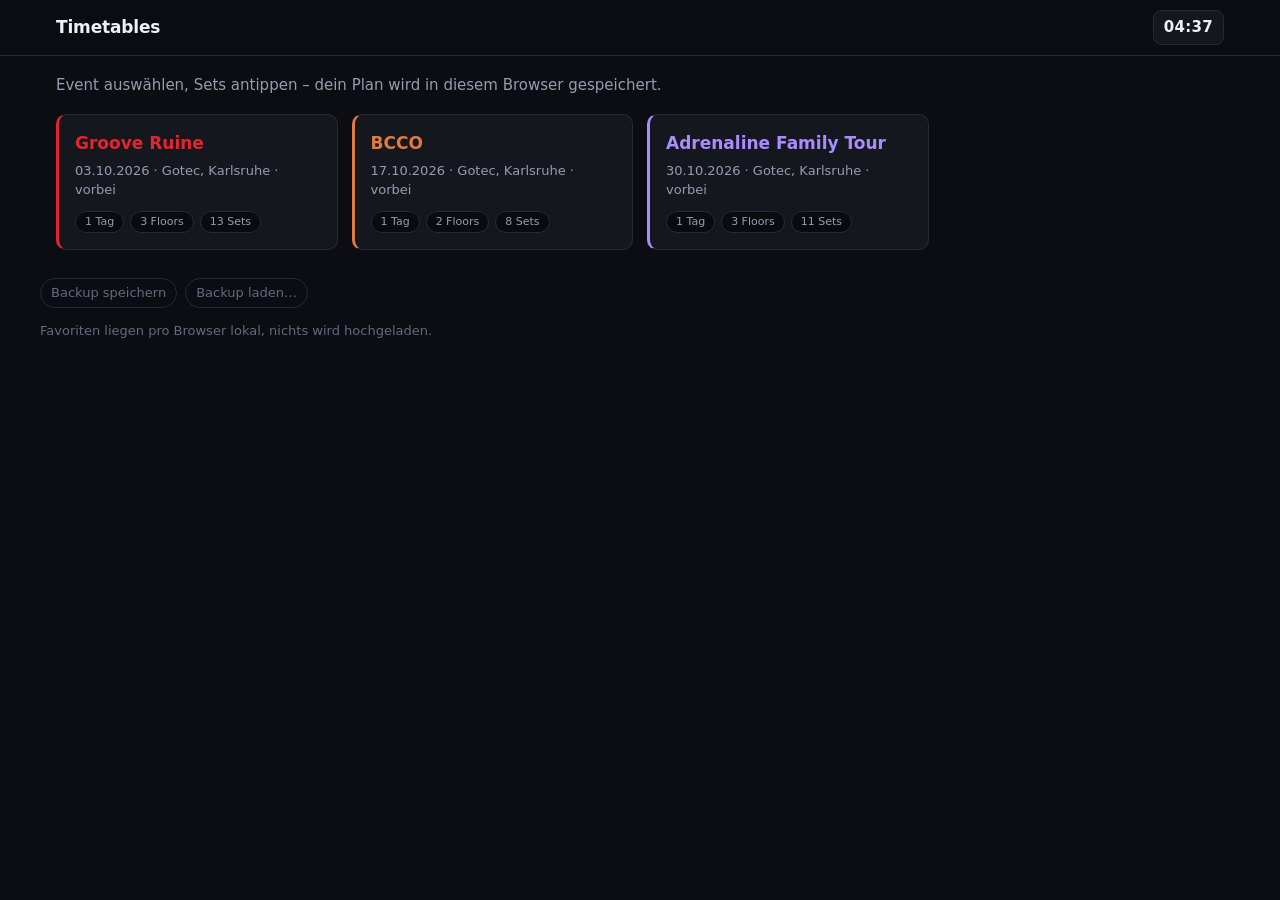
==== index.html @ 59fad217 "Adrenaline Family Tour am 30.10.2026 im Gotec Karlsruhe, 11 Sets auf 3 Floors" ====
<!DOCTYPE html>
<html lang="de">
<head>
<meta charset="utf-8">
<meta name="viewport" content="width=device-width, initial-scale=1">
<meta name="theme-color" content="#0c0d12">
<title>Timetables</title>
<link rel="stylesheet" href="assets/style.css?v=7">
</head>
<body>

<header class="topbar">
  <div class="wrap">
    <div class="topbar-row">
      <div class="brand"><h1>Timetables</h1></div>
      <span class="clock" id="clock">--:--</span>
    </div>
  </div>
</header>

<main class="wrap">
  <p class="muted" style="margin:18px 0">
    Event auswählen, Sets antippen – dein Plan wird in diesem Browser gespeichert.
  </p>
  <div id="list"><p class="faint">Lade…</p></div>
</main>

<footer class="wrap footer">
  <div class="bar" style="display:flex;gap:8px;flex-wrap:wrap;align-items:center;margin-bottom:10px">
    <button type="button" class="btn sm ghost" id="backup">Backup speichern</button>
    <button type="button" class="btn sm ghost" id="restore">Backup laden…</button>
    <input type="file" id="restoreFile" accept="application/json,.json" hidden>
    <span class="faint" id="backupMsg" aria-live="polite"></span>
  </div>
  <p>Favoriten liegen pro Browser lokal, nichts wird hochgeladen.</p>
</footer>

<script src="assets/core.js?v=7"></script>
<script src="assets/export.js?v=7"></script>
<script>
(function () {
  'use strict';
  const clock = document.getElementById('clock');
  const tick = () => { clock.textContent = TT.fmtTime(new Date()); };
  tick();
  setInterval(tick, 15000);

  const msg = (t) => { document.getElementById('backupMsg').textContent = t; };

  document.getElementById('backup').addEventListener('click', () => {
    const res = TTExport.downloadBackup();
    msg(res.sets
      ? 'Gespeichert: ' + res.sets + ' Sets aus ' + res.events + ' Event(s).'
      : 'Noch keine Markierungen vorhanden.');
  });

  document.getElementById('restore').addEventListener('click',
    () => document.getElementById('restoreFile').click());

  document.getElementById('restoreFile').addEventListener('change', async (e) => {
    const file = e.target.files && e.target.files[0];
    e.target.value = '';
    if (!file) return;
    try {
      const data = await TTExport.readBackup(file);
      const count = Object.values(data.favorites).reduce((n, a) => n + (a || []).length, 0);
      const replace = confirm('Backup mit ' + count + ' markierten Sets.\n\n' +
        'OK = bestehende Markierungen ERSETZEN\nAbbrechen = ZUSAMMENFÜHREN');
      const res = TTExport.applyBackup(data, replace ? 'replace' : 'merge');
      msg('Eingespielt: ' + res.sets + ' Sets in ' + res.events + ' Event(s).');
      setTimeout(() => location.reload(), 900);
    } catch (err) {
      msg('Ging nicht: ' + err.message);
    }
  });

  function dateRange(ev) {
    if (!ev.days.length) return '';
    const first = TT.fmtDayDate(ev.days[0].date);
    const last = TT.fmtDayDate(ev.days[ev.days.length - 1].date);
    return ev.days.length > 1 ? first + ' – ' + last : first;
  }

  (async function render() {
    const host = document.getElementById('list');
    let files;
    try {
      files = await TT.loadManifest();
    } catch (err) {
      host.innerHTML = '<div class="error">data/events.json konnte nicht geladen werden: ' +
        TT.escapeHtml(err.message) +
        '<br><span class="faint">Beim lokalen Testen einen kleinen Webserver nutzen – ' +
        'per Doppelklick geöffnete Dateien dürfen kein JSON laden.</span></div>';
      return;
    }

    const results = await Promise.all(files.map(async (f) => {
      try { return await TT.loadEventFile(f); }
      catch (err) { return { _error: f + ': ' + err.message }; }
    }));

    const events = results.filter((r) => !r._error);
    const errors = results.filter((r) => r._error);

    if (!events.length) {
      host.innerHTML = '<div class="empty">Noch keine Events eingetragen.<br>' +
        '<span class="faint">Eine JSON-Datei in <code>data/</code> anlegen und in ' +
        '<code>data/events.json</code> eintragen.</span></div>';
    } else {
      // Kommende Events zuerst, vergangene nach hinten.
      const endOf = (ev) => ev.sets.length ? Math.max(...ev.sets.map((s) => +s._end || 0)) : 0;
      const now = Date.now();
      events.sort((a, b) => {
        const pa = endOf(a) < now, pb = endOf(b) < now;
        if (pa !== pb) return pa ? 1 : -1;
        return endOf(a) - endOf(b);
      });

      host.innerHTML = '<div class="cards">' + events.map((ev) => {
        const favs = TT.readStore('tt.fav.' + ev.id, []).length;
        const past = endOf(ev) < now;
        const pills = [
          ev.days.length + (ev.days.length === 1 ? ' Tag' : ' Tage'),
          ev.floors.length + (ev.floors.length === 1 ? ' Floor' : ' Floors'),
          ev.sets.filter((s) => s.status !== 'cancelled').length + ' Sets',
        ].map((t) => '<span class="pill">' + TT.escapeHtml(t) + '</span>').join('');

        const akzent = (ev.theme && ev.theme.accent) || 'var(--accent)';
        return '<a class="card" href="event.html?e=' + encodeURIComponent(ev.id) + '" ' +
          'style="--card-accent:' + TT.escapeHtml(akzent) + '">' +
          '<h2>' + TT.escapeHtml(ev.name) + '</h2>' +
          '<div class="when">' + TT.escapeHtml(dateRange(ev)) +
          (ev.venue ? ' · ' + TT.escapeHtml(ev.venue) : '') +
          (past ? ' · vorbei' : '') + '</div>' +
          '<div class="pills">' + pills +
          (favs ? '<span class="pill favcount">★ ' + favs + ' markiert</span>' : '') +
          '</div></a>';
      }).join('') + '</div>';
    }

    if (errors.length) {
      host.insertAdjacentHTML('beforeend',
        '<div class="error" style="margin-top:14px">Nicht ladbar:<br>' +
        errors.map((e) => TT.escapeHtml(e._error)).join('<br>') + '</div>');
    }
  })();
})();
</script>
</body>
</html>
---- assets/style.css ----
/* ---------- Basis ---------- */
:root {
  --bg: #0c0d12;
  --bg-raised: #15171f;
  --bg-sunken: #0a0b0f;
  --line: #262a36;
  --line-soft: #1c1f29;
  --fg: #eef0f6;
  --fg-dim: #969cb0;
  --fg-faint: #636a80;
  --accent: #ffd84d;
  --accent-fg: #1a1500;
  --live: #ff3b5c;
  --radius: 10px;
  --ppm: 1.6; /* Pixel pro Minute im Raster */
  --axis-w: 54px;
  color-scheme: dark;
}

* { box-sizing: border-box; }

html, body {
  margin: 0;
  background: var(--bg);
  color: var(--fg);
  font: 15px/1.5 system-ui, -apple-system, "Segoe UI", Roboto, sans-serif;
  -webkit-text-size-adjust: 100%;
}

a { color: var(--accent); }

button, input, select {
  font: inherit;
  color: inherit;
}

.wrap {
  max-width: 1200px;
  margin: 0 auto;
  padding: 0 16px;
}

.muted { color: var(--fg-dim); }
.faint { color: var(--fg-faint); font-size: 13px; }
.sr { position: absolute; width: 1px; height: 1px; overflow: hidden; clip: rect(0 0 0 0); }

/* ---------- Buttons ---------- */
.btn {
  display: inline-flex;
  align-items: center;
  gap: 6px;
  padding: 7px 13px;
  border: 1px solid var(--line);
  border-radius: 99px;
  background: var(--bg-raised);
  cursor: pointer;
  white-space: nowrap;
  transition: background .12s, border-color .12s, color .12s;
}
.btn:hover {
  background: color-mix(in srgb, var(--fg) 7%, var(--bg-raised));
  border-color: color-mix(in srgb, var(--fg) 18%, var(--line));
}
.btn[aria-pressed="true"], .btn.on {
  background: var(--accent);
  border-color: var(--accent);
  color: var(--accent-fg);
  font-weight: 600;
}
.btn.ghost { background: none; }
.btn.sm { padding: 4px 10px; font-size: 13px; }
.btn:disabled { opacity: .45; cursor: not-allowed; }

.seg { display: inline-flex; border: 1px solid var(--line); border-radius: 99px; overflow: hidden; }
.seg button {
  padding: 7px 14px;
  border: 0;
  background: var(--bg-raised);
  cursor: pointer;
}
.seg button[aria-pressed="true"] { background: var(--accent); color: var(--accent-fg); font-weight: 600; }

/* ---------- Kopfbereich ---------- */
.topbar {
  position: sticky;
  top: 0;
  z-index: 40;
  background: var(--bg);
  background: color-mix(in srgb, var(--bg) 93%, transparent);
  backdrop-filter: blur(10px);
  border-bottom: 1px solid var(--line);
}
.topbar-row {
  display: flex;
  align-items: center;
  gap: 12px;
  padding: 10px 0;
  flex-wrap: wrap;
}
.brand {
  display: flex;
  align-items: baseline;
  gap: 10px;
  margin-right: auto;
  min-width: 0;
}
.brand h1 {
  margin: 0;
  font-size: 17px;
  letter-spacing: -.01em;
  white-space: nowrap;
  overflow: hidden;
  text-overflow: ellipsis;
}
.brand .venue { color: var(--fg-dim); font-size: 13px; white-space: nowrap; }

.clock {
  font-variant-numeric: tabular-nums;
  font-weight: 600;
  letter-spacing: .02em;
  padding: 5px 10px;
  border-radius: 8px;
  background: var(--bg-raised);
  border: 1px solid var(--line);
}
.clock.live {
  border-color: var(--live);
  color: var(--live);
  color: color-mix(in srgb, var(--live) 70%, #fff);
}
.clock.live::before {
  content: "";
  display: inline-block;
  width: 7px; height: 7px;
  margin-right: 7px;
  border-radius: 50%;
  background: var(--live);
  animation: pulse 2s infinite;
}
@keyframes pulse { 50% { opacity: .25; } }

/* ---------- Steuerleiste ---------- */
.controls {
  display: flex;
  align-items: center;
  gap: 10px;
  padding: 0 0 10px;
  flex-wrap: wrap;
}
.search {
  position: relative;
  flex: 1 1 200px;
  min-width: 160px;
  max-width: 320px;
}
.search input {
  width: 100%;
  padding: 8px 30px 8px 12px;
  border: 1px solid var(--line);
  border-radius: 99px;
  background: var(--bg-sunken);
}
.search input:focus { outline: 2px solid var(--accent); outline-offset: 1px; }
.search .clear {
  position: absolute;
  right: 4px; top: 50%;
  transform: translateY(-50%);
  border: 0; background: none;
  color: var(--fg-dim);
  cursor: pointer;
  padding: 4px 8px;
  border-radius: 50%;
}
.search .clear:hover { color: var(--fg); }

.daytabs { display: flex; gap: 8px; overflow-x: auto; padding: 0 0 10px; scrollbar-width: none; }
.daytabs::-webkit-scrollbar { display: none; }
.daytab {
  display: flex;
  flex-direction: column;
  align-items: flex-start;
  gap: 1px;
  padding: 7px 14px;
  border: 1px solid var(--line);
  border-radius: var(--radius);
  background: var(--bg-raised);
  cursor: pointer;
  line-height: 1.25;
}
.daytab b { font-size: 14px; }
.daytab span { font-size: 11px; color: var(--fg-dim); }
.daytab[aria-pressed="true"] { background: var(--accent); border-color: var(--accent); }
.daytab[aria-pressed="true"] b,
.daytab[aria-pressed="true"] span { color: var(--accent-fg); }

/* ---------- Hinweisbanner ---------- */
.banner {
  display: flex;
  align-items: center;
  gap: 12px;
  flex-wrap: wrap;
  margin: 0 0 14px;
  padding: 11px 14px;
  border: 1px solid var(--line);
  border-left: 3px solid var(--accent);
  border-radius: var(--radius);
  background: var(--bg-raised);
  background: color-mix(in srgb, var(--accent) 7%, var(--bg-raised));
}
.banner[hidden] { display: none; }
.banner p { margin: 0; flex: 1 1 220px; font-size: 14px; }

/* ---------- Raster ---------- */
.grid-scroll {
  position: relative;
  overflow: auto;
  border: 1px solid var(--line);
  border-radius: var(--radius);
  background: var(--bg-sunken);
  max-height: calc(100vh - 190px);
}
.grid-head {
  position: sticky;
  top: 0;
  z-index: 20;
  display: flex;
  background: var(--bg-raised);
  border-bottom: 1px solid var(--line);
}
.grid-head .corner {
  flex: 0 0 var(--axis-w);
  position: sticky;
  left: 0;
  z-index: 2;
  background: var(--bg-raised);
  border-right: 1px solid var(--line);
}
.grid-head .floorname {
  flex: 1 1 0;
  min-width: 112px;
  padding: 9px 10px;
  font-size: 13px;
  font-weight: 600;
  border-right: 1px solid var(--line-soft);
  border-top: 3px solid var(--floor, var(--accent));
  white-space: nowrap;
  overflow: hidden;
  text-overflow: ellipsis;
}
.grid-head .floorname:last-child { border-right: 0; }

.grid-body { display: flex; position: relative; padding: 11px 0; }

.axis {
  flex: 0 0 var(--axis-w);
  position: sticky;
  left: 0;
  z-index: 15;
  background: var(--bg-raised);
  border-right: 1px solid var(--line);
}
.axis .tick {
  position: absolute;
  right: 7px;
  transform: translateY(-50%);
  font-size: 11px;
  font-variant-numeric: tabular-nums;
  color: var(--fg-dim);
}

.lanes { display: flex; flex: 1 1 auto; position: relative; }
.lane {
  flex: 1 1 0;
  min-width: 112px;
  position: relative;
  border-right: 1px solid var(--line-soft);
}
.lane:last-child { border-right: 0; }
.hourline {
  position: absolute;
  left: 0; right: 0;
  height: 1px;
  background: var(--line-soft);
  pointer-events: none;
}
.halfline { opacity: .45; }

.nowline {
  position: absolute;
  left: 0; right: 0;
  height: 2px;
  background: var(--live);
  z-index: 18;
  pointer-events: none;
  box-shadow: 0 0 10px rgba(255, 59, 92, .6);
  box-shadow: 0 0 10px color-mix(in srgb, var(--live) 65%, transparent);
}
.nowline::after {
  content: "jetzt";
  position: absolute;
  left: 4px; top: -16px;
  font-size: 10px;
  font-weight: 700;
  letter-spacing: .06em;
  text-transform: uppercase;
  color: var(--live);
}

/* ---------- Set-Block ---------- */
.set {
  position: absolute;
  display: flex;
  flex-direction: column;
  align-items: stretch;
  justify-content: flex-start;
  padding: 5px 7px;
  border: 1px solid var(--line);
  border-left: 3px solid var(--floor, var(--accent));
  border-radius: 7px;
  background: var(--bg-raised);
  cursor: pointer;
  overflow: hidden;
  text-align: left;
  width: 100%;
  transition: transform .1s, box-shadow .12s, background .12s;
}
.set:hover {
  background: color-mix(in srgb, var(--fg) 8%, var(--bg-raised));
  z-index: 12;
  box-shadow: 0 4px 14px rgba(0, 0, 0, .55);
}
.set:focus-visible { outline: 2px solid var(--accent); outline-offset: 1px; }
.set .artist {
  font-weight: 600;
  font-size: 13px;
  line-height: 1.25;
  overflow: hidden;
  display: -webkit-box;
  -webkit-line-clamp: 2;
  -webkit-box-orient: vertical;
}
.set .time {
  display: block;
  font-size: 11px;
  color: var(--fg-dim);
  font-variant-numeric: tabular-nums;
  margin-top: 1px;
}
.set .meta { display: block; font-size: 10px; color: var(--fg-faint); margin-top: 1px; }

.set.fav {
  /* Erste Zeile ist der Rueckfall fuer Browser ohne color-mix */
  background: #23242e;
  background: color-mix(in srgb, var(--accent) 24%, var(--bg-raised));
  border-color: var(--accent);
  box-shadow: inset 0 0 0 1px color-mix(in srgb, var(--accent) 35%, transparent);
}
/* Markiertes muss HELLER sein als der Rest, nicht farbiger. Eine getoente
   Schrift wirkt neben weissem Text dunkler – also traegt die Hervorhebung
   der Hintergrund, und der Text geht auf reines Weiss plus Fettung. */
.set.fav .artist { color: #fff; font-weight: 700; }
.set.fav .time {
  color: #e8e8e8;
  color: color-mix(in srgb, #fff 82%, var(--accent));
}
.set.playing { border-left-color: var(--live); }
.set.playing .time {
  color: var(--live);
  color: color-mix(in srgb, var(--live) 75%, #fff);
}
.set.past { opacity: .62; }
.set.dimmed { opacity: .16; filter: saturate(.3); }
/* ★ als Einstieg in den Teilbesuch – grosszuegige Trefferflaeche fuers Handy */
.set .pin, .row .star {
  position: absolute;
  top: 0; right: 0;
  width: 30px; height: 28px;
  display: flex;
  align-items: center;
  justify-content: center;
  padding: 0;
  border: 0;
  background: none;
  color: var(--accent);
  font-size: 12px;
  line-height: 1;
  cursor: pointer;
  z-index: 3;
}
.set .pin:hover { transform: scale(1.25); }
.set .pin:focus-visible, .row .star:focus-visible {
  outline: 2px solid var(--accent);
  outline-offset: -2px;
  border-radius: 6px;
}

/* Minuten, die man nicht mitnimmt */
.shade {
  position: absolute;
  left: 0; right: 0;
  background: rgba(10, 11, 15, .72);
  pointer-events: none;
  z-index: 2;
}
.set.partial { border-left-style: dashed; }
.set.partial .artist, .set.partial .time { position: relative; z-index: 3; }

.set.cancelled { opacity: .5; }
.set.cancelled .artist { text-decoration: line-through; }
.set.short { padding: 2px 6px; }
.set.short .time, .set.short .meta { display: none; }

/* ---------- Listenansicht ---------- */
.list { display: flex; flex-direction: column; gap: 22px; }
.list-floor h2 {
  display: flex;
  align-items: center;
  gap: 9px;
  margin: 0 0 9px;
  font-size: 15px;
}
.list-floor h2::before {
  content: "";
  width: 11px; height: 11px;
  border-radius: 3px;
  background: var(--floor, var(--accent));
}
.list-floor h2 .count { color: var(--fg-faint); font-size: 12px; font-weight: 400; }

.row {
  display: flex;
  align-items: stretch;
  gap: 12px;
  width: 100%;
  padding: 10px 12px;
  margin-bottom: 6px;
  border: 1px solid var(--line);
  border-left: 3px solid var(--floor, var(--accent));
  border-radius: var(--radius);
  background: var(--bg-raised);
  cursor: pointer;
  text-align: left;
  transition: background .12s;
}
.row:hover { background: color-mix(in srgb, var(--fg) 8%, var(--bg-raised)); }
.row:focus-visible { outline: 2px solid var(--accent); outline-offset: 1px; }
.row .when {
  display: block;
  flex: 0 0 76px;
  font-variant-numeric: tabular-nums;
  font-size: 13px;
  color: var(--fg-dim);
  line-height: 1.35;
}
.row .when b { display: block; color: var(--fg); font-size: 15px; }
.row .body { flex: 1 1 auto; min-width: 0; }
.row .body .artist { display: block; font-weight: 600; }
.row .body .meta { display: block; font-size: 12px; color: var(--fg-faint); margin-top: 2px; }
.row { position: relative; }
.row .star {
  position: static;
  flex: 0 0 auto;
  align-self: center;
  width: 38px; height: 38px;
  font-size: 18px;
  color: var(--line);
}
.row.fav .star { color: var(--accent); }
.row .star:hover { transform: scale(1.15); }
.row.partial { border-left-style: dashed; }

.row.fav {
  background: #23242e;
  background: linear-gradient(90deg,
    color-mix(in srgb, var(--accent) 26%, var(--bg-raised)),
    color-mix(in srgb, var(--accent) 8%, var(--bg-raised)) 70%);
  border-color: var(--accent);
}
.row.fav .star { color: var(--accent); }
.row.fav .body .artist { color: #fff; font-weight: 700; }
.row.fav .when b { color: #fff; }
.row.fav .body .meta {
  color: #cfcfcf;
  color: color-mix(in srgb, #fff 70%, var(--accent));
}
.row.playing .when b {
  color: var(--live);
  color: color-mix(in srgb, var(--live) 75%, #fff);
}
.row.playing .when::after {
  content: "läuft";
  display: inline-block;
  margin-top: 3px;
  padding: 1px 6px;
  border-radius: 99px;
  background: var(--live);
  color: #0b0b0d;
  font-size: 10px;
  font-weight: 700;
}
.row.past { opacity: .62; }
.row.cancelled { opacity: .6; }
.row.cancelled .body .artist { text-decoration: line-through; }

.badge {
  display: inline-block;
  margin-left: 6px;
  padding: 1px 6px;
  border-radius: 99px;
  font-size: 10px;
  font-weight: 700;
  text-transform: uppercase;
  letter-spacing: .04em;
  vertical-align: middle;
}
.badge.cancelled { background: #52212b; color: #ff9aab; }
.badge.moved { background: #4a3c13; color: #ffd98a; }
.badge.new { background: #16402c; color: #7ae0aa; }
.badge.b2b { background: #2a3350; color: #9fb4ee; }

/* ---------- Statusmeldungen ---------- */
.empty {
  padding: 44px 20px;
  text-align: center;
  color: var(--fg-dim);
  border: 1px dashed var(--line);
  border-radius: var(--radius);
}
.error {
  padding: 16px;
  border: 1px solid #5a2630;
  border-radius: var(--radius);
  background: #1e1216;
  color: #ffb3c0;
}

/* ---------- Event-Übersicht ---------- */
.cards { display: grid; gap: 14px; grid-template-columns: repeat(auto-fill, minmax(260px, 1fr)); }
.card {
  display: block;
  padding: 16px;
  border: 1px solid var(--line);
  border-radius: var(--radius);
  background: var(--bg-raised);
  text-decoration: none;
  color: inherit;
  transition: border-color .12s, transform .12s;
}
.card { border-left: 3px solid var(--card-accent, var(--accent)); }
.card:hover {
  border-color: var(--card-accent, var(--accent));
  transform: translateY(-2px);
}
.card h2 { color: var(--card-accent, var(--fg)); }
.card h2 { margin: 0 0 4px; font-size: 17px; }
.card .when { color: var(--fg-dim); font-size: 13px; }
.card .pills { display: flex; gap: 6px; flex-wrap: wrap; margin-top: 11px; }
.card .pill {
  padding: 2px 9px;
  border-radius: 99px;
  background: var(--bg-sunken);
  border: 1px solid var(--line);
  font-size: 11px;
  color: var(--fg-dim);
}
.card .favcount {
  color: var(--card-accent, var(--accent));
  border-color: color-mix(in srgb, var(--card-accent, var(--accent)) 40%, var(--line));
  background: color-mix(in srgb, var(--card-accent, var(--accent)) 14%, var(--bg-sunken));
}

/* ---------- Dialog ---------- */
dialog {
  border: 1px solid var(--line);
  border-radius: 14px;
  background: var(--bg-raised);
  color: var(--fg);
  padding: 20px;
  max-width: 440px;
  width: calc(100% - 32px);
}
dialog::backdrop { background: rgba(0, 0, 0, .66); backdrop-filter: blur(2px); }
dialog h2 { margin: 0 0 10px; font-size: 17px; }
dialog .sharebox {
  display: flex;
  gap: 8px;
  margin: 14px 0 6px;
}
dialog .sharebox input {
  flex: 1 1 auto;
  min-width: 0;
  padding: 8px 10px;
  border: 1px solid var(--line);
  border-radius: 8px;
  background: var(--bg-sunken);
  font-size: 13px;
}
dialog .actions { display: flex; justify-content: flex-end; gap: 8px; margin-top: 14px; }
dialog .exportrow {
  display: flex;
  align-items: center;
  gap: 10px;
  padding: 9px 0;
  border-bottom: 1px solid var(--line-soft);
}
dialog .exportrow:last-of-type { border-bottom: 0; }
dialog .exportrow .btn { flex: 0 0 auto; min-width: 150px; justify-content: center; }
dialog .exportrow .faint { flex: 1 1 auto; line-height: 1.35; }
dialog#exportDlg { max-width: 520px; }

dialog .partpresets { display: flex; gap: 6px; flex-wrap: wrap; margin: 14px 0 4px; }
dialog .partrow { display: flex; gap: 12px; margin: 12px 0 4px; }
dialog .partrow .field { flex: 1 1 0; display: flex; flex-direction: column; gap: 4px;
                         font-size: 12px; color: var(--fg-dim); }
dialog .partrow input[type="time"] {
  padding: 10px 10px;
  border: 1px solid var(--line);
  border-radius: 8px;
  background: var(--bg-sunken);
  color: var(--fg);
  font-size: 16px; /* unter 16px zoomt iOS Safari beim Antippen hinein */
  font-variant-numeric: tabular-nums;
  width: 100%;
}

.footer {
  padding: 28px 0 40px;
  color: var(--fg-faint);
  font-size: 13px;
}

/* ---------- Mobil ---------- */
@media (max-width: 640px) {
  :root { --ppm: 1.25; --axis-w: 44px; }
  .brand .venue { display: none; }
  .grid-scroll { max-height: calc(100vh - 210px); }
  .lane, .grid-head .floorname { min-width: 96px; }
  .row .when { flex-basis: 62px; }
}

/* Nur im Druck sichtbarer Kopf (Bildschirmkopf ist dann ausgeblendet) */
.printonly { display: none; }

@media print {
  @page { margin: 10mm; }

  /* Heller Druck statt Clubschwarz – spart Toner und liest sich auf Papier */
  :root {
    --bg: #fff; --bg-raised: #fff; --bg-sunken: #fff;
    --line: #b4b4b4; --line-soft: #e2e2e2;
    --fg: #111; --fg-dim: #4a4a4a; --fg-faint: #6e6e6e;
    --accent: #000;
  }
  html, body { background: #fff; color: #111; }
  * { -webkit-print-color-adjust: exact; print-color-adjust: exact; }

  .topbar, .controls, .daytabs, .banner, .footer, dialog { display: none !important; }
  .printonly { display: block; margin: 0 0 10px; }
  .printonly h1 { margin: 0; font-size: 17px; }
  .printonly .sub { font-size: 12px; color: #555; }
  .printonly .legend { margin-top: 6px; font-size: 11px; color: #555; }
  .printonly .legend b { display: inline-block; padding: 1px 7px; border: 1.5px solid #000;
                         background: #fff2bf; border-radius: 4px; color: #000; }

  .wrap { max-width: none; padding: 0; }
  .grid-scroll { max-height: none; overflow: visible; border-color: #b4b4b4; }
  .grid-head { position: static; }
  /* relative statt static: die Stundenlabels sind absolut und brauchen die Achse als Anker */
  .axis { position: relative; }

  /* Markiert = hervorgehoben, alles andere bleibt sichtbar, aber ausgegraut */
  .set, .row { break-inside: avoid; opacity: 1 !important; filter: none !important; }
  .set:not(.fav), .row:not(.fav) { opacity: .45 !important; }
  .set.fav, .row.fav {
    background: #fff2bf !important;
    border-color: #000 !important;
    border-width: 1.5px;
    box-shadow: none !important;
  }
  .set.fav .artist, .row.fav .artist { color: #000 !important; }
  .set.fav .time, .row.fav .time { color: #444 !important; }
  .row.fav .star { color: #000 !important; }
  .set.dimmed, .row.dimmed { display: none !important; }
  .shade { background: rgba(0, 0, 0, .14) !important; }
  .set .pin, .row .star { color: #000 !important; }
  .nowline { display: none; }
  .list-floor h2 { break-after: avoid; }
}
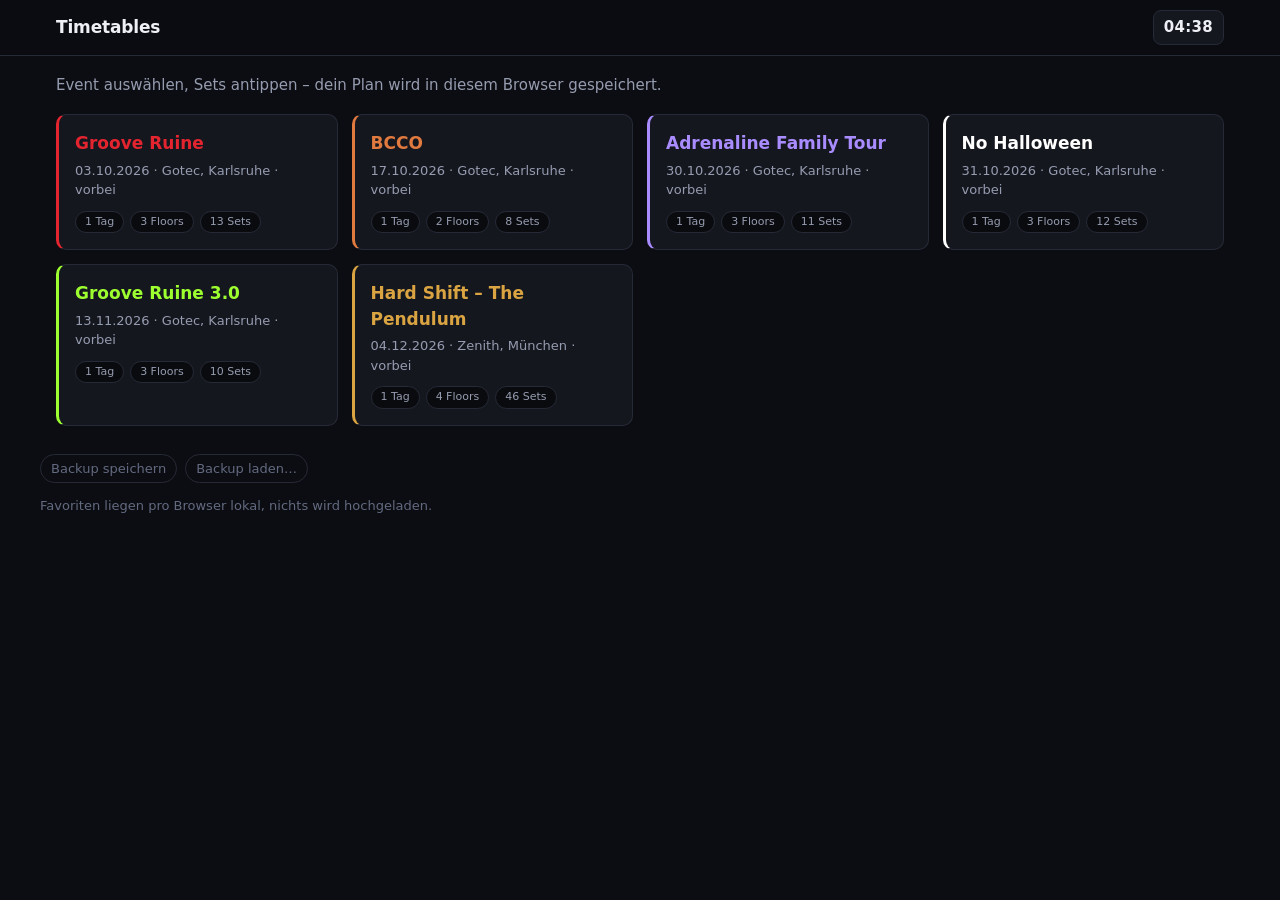
==== commit 1a8bbc28: "Hard Shift - The Pendulum am 04.12.2026 im Zenith Muenchen, 46 Sets auf 4 Floors Floors koennen jetz" ====
--- a/index.html
+++ b/index.html
@@ -5,7 +5,7 @@
 <meta name="viewport" content="width=device-width, initial-scale=1">
 <meta name="theme-color" content="#0c0d12">
 <title>Timetables</title>
-<link rel="stylesheet" href="assets/style.css?v=7">
+<link rel="stylesheet" href="assets/style.css?v=8">
 </head>
 <body>
 
@@ -35,8 +35,8 @@
   <p>Favoriten liegen pro Browser lokal, nichts wird hochgeladen.</p>
 </footer>
 
-<script src="assets/core.js?v=7"></script>
-<script src="assets/export.js?v=7"></script>
+<script src="assets/core.js?v=8"></script>
+<script src="assets/export.js?v=8"></script>
 <script>
 (function () {
   'use strict';
--- a/assets/style.css
+++ b/assets/style.css
@@ -248,6 +248,14 @@
   text-overflow: ellipsis;
 }
 .grid-head .floorname:last-child { border-right: 0; }
+/* Optionales "mc" im Floor: eigene Zeile, damit der Floorname nicht abgeschnitten wird. */
+.grid-head .floorname .mc {
+  display: block;
+  margin-top: 2px;
+  font-size: 11px;
+  font-weight: 400;
+  color: var(--fg-faint);
+}
 
 .grid-body { display: flex; position: relative; padding: 11px 0; }
 
@@ -426,6 +434,7 @@
   background: var(--floor, var(--accent));
 }
 .list-floor h2 .count { color: var(--fg-faint); font-size: 12px; font-weight: 400; }
+.list-floor h2 .mc { color: var(--fg-faint); font-size: 12px; font-weight: 400; }
 
 .row {
   display: flex;
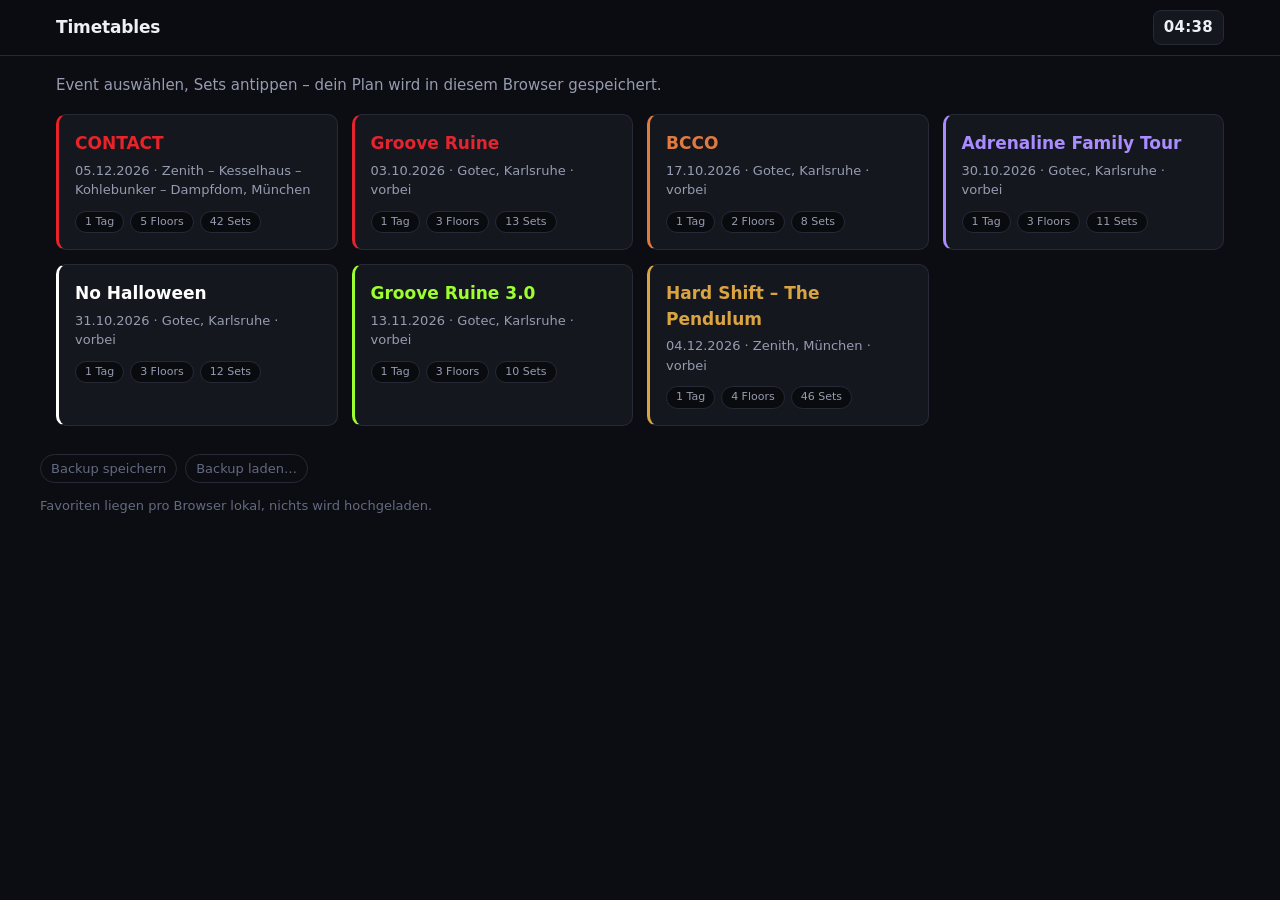
==== commit bf2c4fa6: "Raster springt beim Markieren nicht mehr zum linken Floor zurueck" ====
--- a/index.html
+++ b/index.html
@@ -5,7 +5,7 @@
 <meta name="viewport" content="width=device-width, initial-scale=1">
 <meta name="theme-color" content="#0c0d12">
 <title>Timetables</title>
-<link rel="stylesheet" href="assets/style.css?v=8">
+<link rel="stylesheet" href="assets/style.css?v=12">
 </head>
 <body>
 
@@ -35,8 +35,8 @@
   <p>Favoriten liegen pro Browser lokal, nichts wird hochgeladen.</p>
 </footer>
 
-<script src="assets/core.js?v=8"></script>
-<script src="assets/export.js?v=8"></script>
+<script src="assets/core.js?v=12"></script>
+<script src="assets/export.js?v=12"></script>
 <script>
 (function () {
   'use strict';
--- a/assets/style.css
+++ b/assets/style.css
@@ -342,9 +342,14 @@
   font-weight: 600;
   font-size: 13px;
   line-height: 1.25;
+  /* In 96px breiten Handy-Spalten passt "LEKKERFACES" in keine Zeile. Ohne das
+     wird mittendrin abgeschnitten, und zwar ohne Auslassungspunkte. */
+  overflow-wrap: anywhere;
   overflow: hidden;
   display: -webkit-box;
-  -webkit-line-clamp: 2;
+  /* Wie viele Zeilen wirklich passen, rechnet fitBlocks() pro Block aus. Die 2
+     greift nur, bis das Skript gelaufen ist. */
+  -webkit-line-clamp: var(--zeilen, 2);
   -webkit-box-orient: vertical;
 }
 .set .time {
@@ -353,8 +358,20 @@
   color: var(--fg-dim);
   font-variant-numeric: tabular-nums;
   margin-top: 1px;
-}
-.set .meta { display: block; font-size: 10px; color: var(--fg-faint); margin-top: 1px; }
+  /* Bei einem Teilbesuch steht ein ✂ davor – das kippt die Zeile sonst auf zwei
+     und nimmt dem Namen eine Zeile weg. Eine Uhrzeit bricht nie um. */
+  white-space: nowrap;
+}
+/* Genre ist das Unwichtigste im Block und bekommt darum hoechstens eine Zeile. */
+.set .meta {
+  display: block;
+  font-size: 10px;
+  color: var(--fg-faint);
+  margin-top: 1px;
+  white-space: nowrap;
+  overflow: hidden;
+  text-overflow: ellipsis;
+}
 
 .set.fav {
   /* Erste Zeile ist der Rueckfall fuer Browser ohne color-mix */
@@ -367,6 +384,10 @@
    Schrift wirkt neben weissem Text dunkler – also traegt die Hervorhebung
    der Hintergrund, und der Text geht auf reines Weiss plus Fettung. */
 .set.fav .artist { color: #fff; font-weight: 700; }
+/* Platz fuer den ★ – vergibt fitBlocks() nur an Bloecke, deren Name sonst
+   darunter durchlaeuft. Pauschal waere es 11px Textbreite auf jedem
+   markierten Block, und am Handy ist die Spalte nur 96px breit. */
+.set.starroom .artist { padding-right: 11px; }
 .set.fav .time {
   color: #e8e8e8;
   color: color-mix(in srgb, #fff 82%, var(--accent));
@@ -384,9 +405,11 @@
   top: 0; right: 0;
   width: 30px; height: 28px;
   display: flex;
-  align-items: center;
-  justify-content: center;
-  padding: 0;
+  /* Trefferflaeche bleibt 30x28, das Zeichen selbst rueckt in die Ecke –
+     so muss der Name nur 11px freihalten statt 15px. */
+  align-items: flex-start;
+  justify-content: flex-end;
+  padding: 4px 5px 0 0;
   border: 0;
   background: none;
   color: var(--accent);
@@ -395,6 +418,11 @@
   cursor: pointer;
   z-index: 3;
 }
+/* Der ★ ist absolut positioniert und zaehlt damit in scrollHeight mit. Bei einem
+   18px hohen 15-Minuten-Block hat fitBlocks() sonst 28px gemessen und gekuerzt,
+   obwohl der Text laengst passte. Groesser als der Block kann die Flaeche ohnehin
+   nicht werden, ohne den Nachbarn zu ueberdecken. */
+.set .pin { max-height: 100%; }
 .set .pin:hover { transform: scale(1.25); }
 .set .pin:focus-visible, .row .star:focus-visible {
   outline: 2px solid var(--accent);
@@ -415,7 +443,22 @@
 
 .set.cancelled { opacity: .5; }
 .set.cancelled .artist { text-decoration: line-through; }
-.set.short { padding: 2px 6px; }
+/* Ohne das schrumpfen Name, Zeit und Genre im Flex-Block gemeinsam, bis der
+   Name mitten im Buchstaben abgeschnitten ist – und der Ueberlauf laesst sich
+   dann nicht mehr messen. Lieber ueberlaufen lassen; fitBlocks() raeumt auf. */
+.set > span { flex: 0 0 auto; }
+
+/* Vier Stufen, die fitBlocks() nach echter Hoehe vergibt. Die Reihenfolge ist die
+   Rangfolge im Block: erst faellt das Genre, dann wird der Name kleiner, dann
+   ruecken die Raender zusammen. Erst wenn das alles nicht reicht, geht die
+   Uhrzeit – die beiden mittleren Stufen kosten Lesbarkeit, die letzte kostet
+   Information. */
+.set.nometa .meta { display: none; }
+/* Kleinere Schrift bringt beides: mehr Zeilen in den Block und kuerzere Zeilen. */
+.set.squeeze .artist { font-size: 11px; line-height: 1.15; }
+.set.tight { padding: 2px 6px; }
+/* Reicht auch das nicht, kappt fitBlocks() den Namen mit Auslassungspunkten –
+   vollstaendig steht er in der Listenansicht und im Tooltip. */
 .set.short .time, .set.short .meta { display: none; }
 
 /* ---------- Listenansicht ---------- */
@@ -470,6 +513,10 @@
   position: static;
   flex: 0 0 auto;
   align-self: center;
+  /* In der Liste steht der ★ in einer eigenen Spalte – dort mittig statt in der Ecke. */
+  align-items: center;
+  justify-content: center;
+  padding: 0;
   width: 38px; height: 38px;
   font-size: 18px;
   color: var(--line);
@@ -644,6 +691,9 @@
   .brand .venue { display: none; }
   .grid-scroll { max-height: calc(100vh - 210px); }
   .lane, .grid-head .floorname { min-width: 96px; }
+  /* 1px weniger haelt Namen wie BREATHLESS oder NOISEFLOW in einer Zeile,
+     statt sie mitten im Wort umzubrechen. */
+  .set .artist { font-size: 12px; }
   .row .when { flex-basis: 62px; }
 }
 
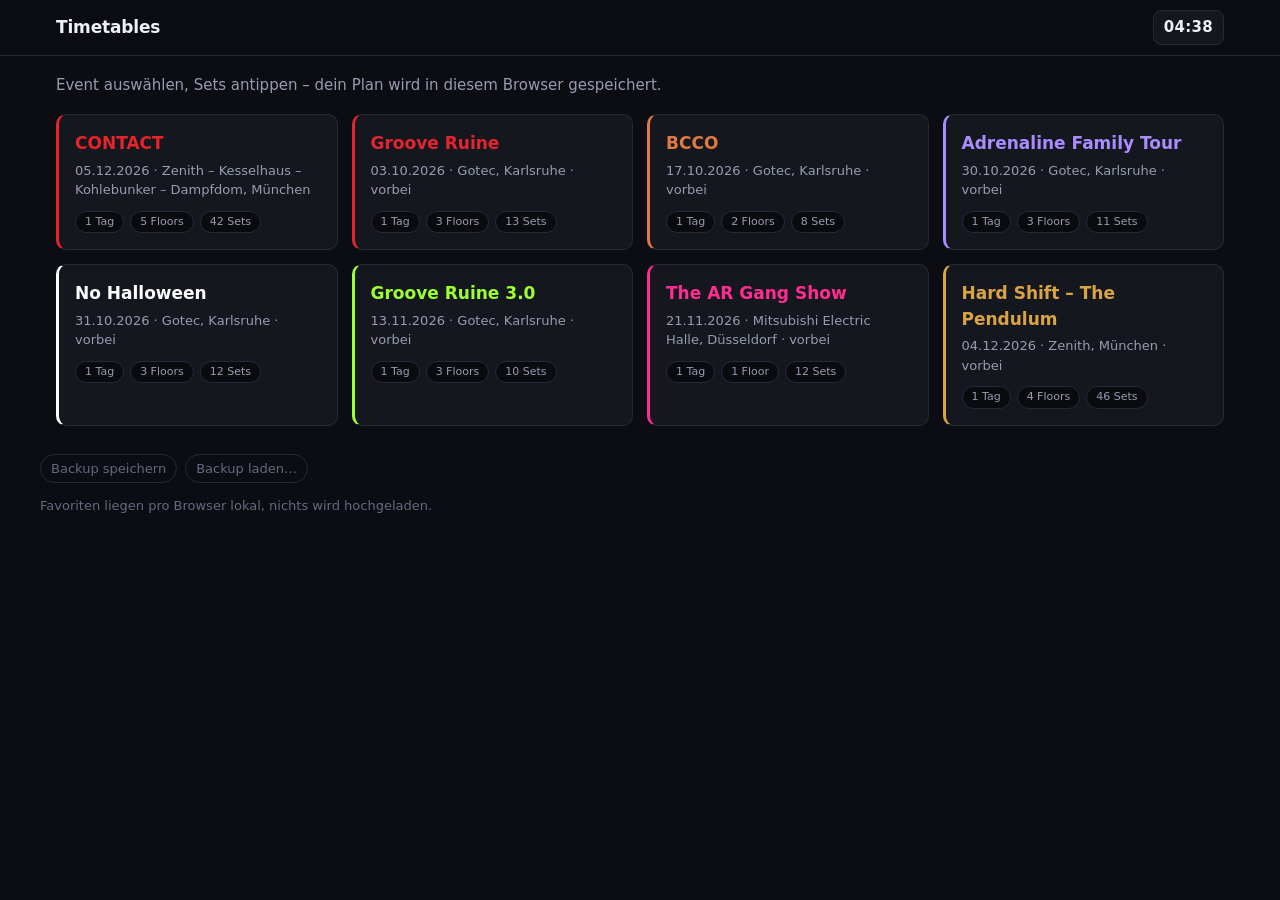
==== commit fba1d773: "AR Gang Show; Abzeichen zaehlen nicht mehr als Zeile, Uhrzeit darf neben den Namen" ====
--- a/index.html
+++ b/index.html
@@ -5,7 +5,7 @@
 <meta name="viewport" content="width=device-width, initial-scale=1">
 <meta name="theme-color" content="#0c0d12">
 <title>Timetables</title>
-<link rel="stylesheet" href="assets/style.css?v=12">
+<link rel="stylesheet" href="assets/style.css?v=16">
 </head>
 <body>
 
@@ -35,8 +35,8 @@
   <p>Favoriten liegen pro Browser lokal, nichts wird hochgeladen.</p>
 </footer>
 
-<script src="assets/core.js?v=12"></script>
-<script src="assets/export.js?v=12"></script>
+<script src="assets/core.js?v=16"></script>
+<script src="assets/export.js?v=16"></script>
 <script>
 (function () {
   'use strict';
--- a/assets/style.css
+++ b/assets/style.css
@@ -454,6 +454,17 @@
    Uhrzeit – die beiden mittleren Stufen kosten Lesbarkeit, die letzte kostet
    Information. */
 .set.nometa .meta { display: none; }
+/* Flache, breite Bloecke: Uhrzeit neben den Namen statt darunter. Kostet dem Namen
+   Breite statt einer ganzen Zeile – auf einem Einzelfloor ein Tausch ohne Verlust. */
+.set.nebenan { flex-direction: row; align-items: center; column-gap: 8px; }
+.set.nebenan .artist { flex: 1 1 auto; min-width: 0; padding-right: 0; }
+/* Uhrzeit nie hoeher als eine Namenszeile: sonst waere die Zeile hoeher als das,
+   was zeilenPlatz() rechnet, und ein 21px hoher 15-Minuten-Block laeuft ueber.
+   Mit align-items:center ist die Zeilenhoehe genau die des Namens. */
+.set.nebenan .time { flex: 0 0 auto; margin-top: 0; line-height: 1.15; }
+/* Der ★ sitzt oben rechts – da steht jetzt die Uhrzeit. Also den ganzen Block
+   einruecken statt wie sonst nur den Namen. */
+.set.nebenan.fav { padding-right: 20px; }
 /* Kleinere Schrift bringt beides: mehr Zeilen in den Block und kuerzere Zeilen. */
 .set.squeeze .artist { font-size: 11px; line-height: 1.15; }
 .set.tight { padding: 2px 6px; }
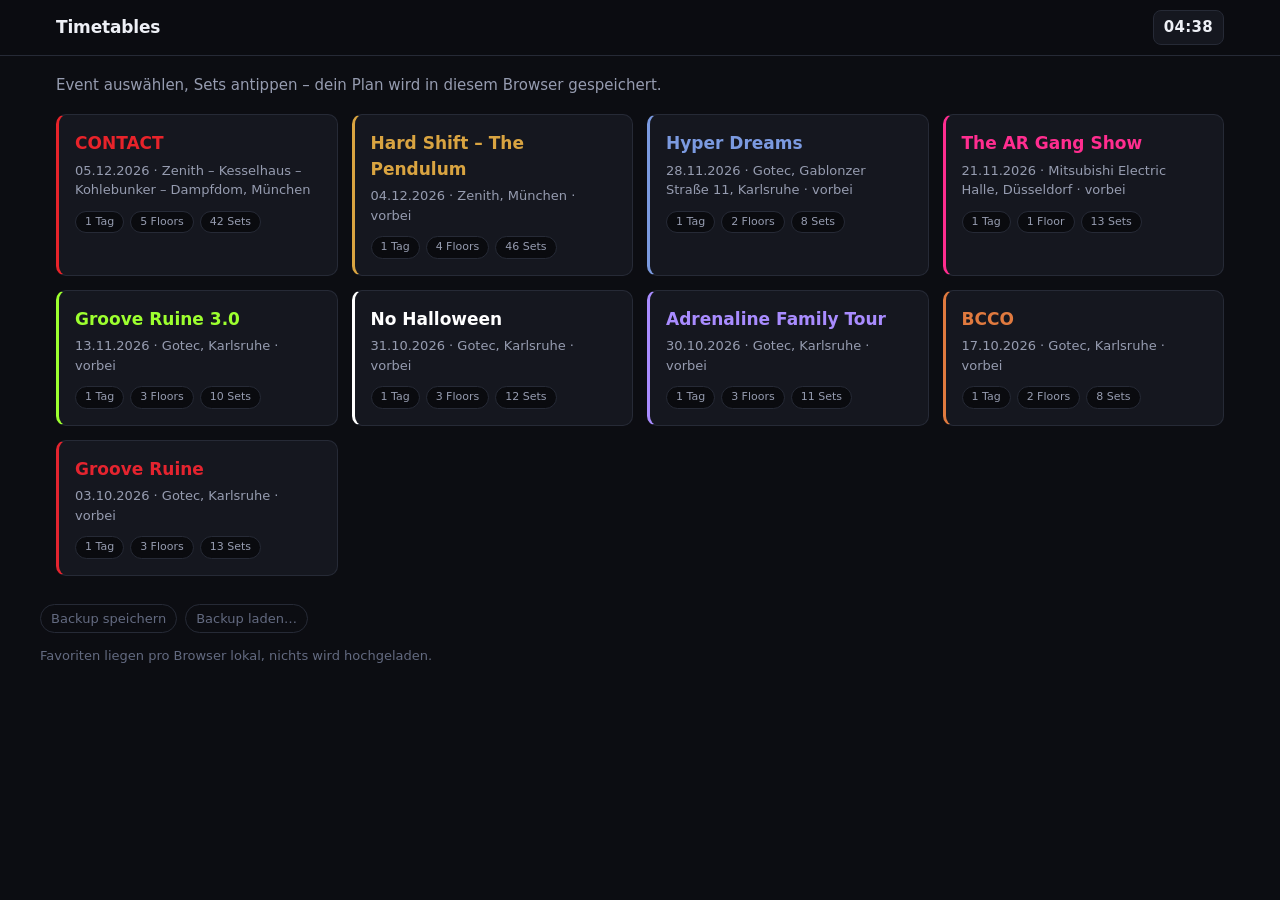
==== commit 3c6a006c: "Uebersicht nach Datum sortiert, das fernste Event zuoberst Co-Authored-By: Claude Opus 5 <noreply@an" ====
--- a/index.html
+++ b/index.html
@@ -107,14 +107,14 @@
         '<span class="faint">Eine JSON-Datei in <code>data/</code> anlegen und in ' +
         '<code>data/events.json</code> eintragen.</span></div>';
     } else {
-      // Kommende Events zuerst, vergangene nach hinten.
+      // Nach Datum, das am weitesten entfernte zuoberst. Vergangenes rutscht dadurch
+      // von selbst ans Ende – es liegt ja zwangslaeufig vor allem Kommenden.
+      const startOf = (ev) => ev.sets.length ? Math.min(...ev.sets.map((s) => +s._start || Infinity)) : 0;
       const endOf = (ev) => ev.sets.length ? Math.max(...ev.sets.map((s) => +s._end || 0)) : 0;
       const now = Date.now();
-      events.sort((a, b) => {
-        const pa = endOf(a) < now, pb = endOf(b) < now;
-        if (pa !== pb) return pa ? 1 : -1;
-        return endOf(a) - endOf(b);
-      });
+      // Sortiert wird nach dem Beginn, nicht nach dem Ende: auf der Karte steht das
+      // Anfangsdatum, und danach soll sich die Reihenfolge auch richten.
+      events.sort((a, b) => (startOf(b) - startOf(a)) || (endOf(b) - endOf(a)));
 
       host.innerHTML = '<div class="cards">' + events.map((ev) => {
         const favs = TT.readStore('tt.fav.' + ev.id, []).length;
